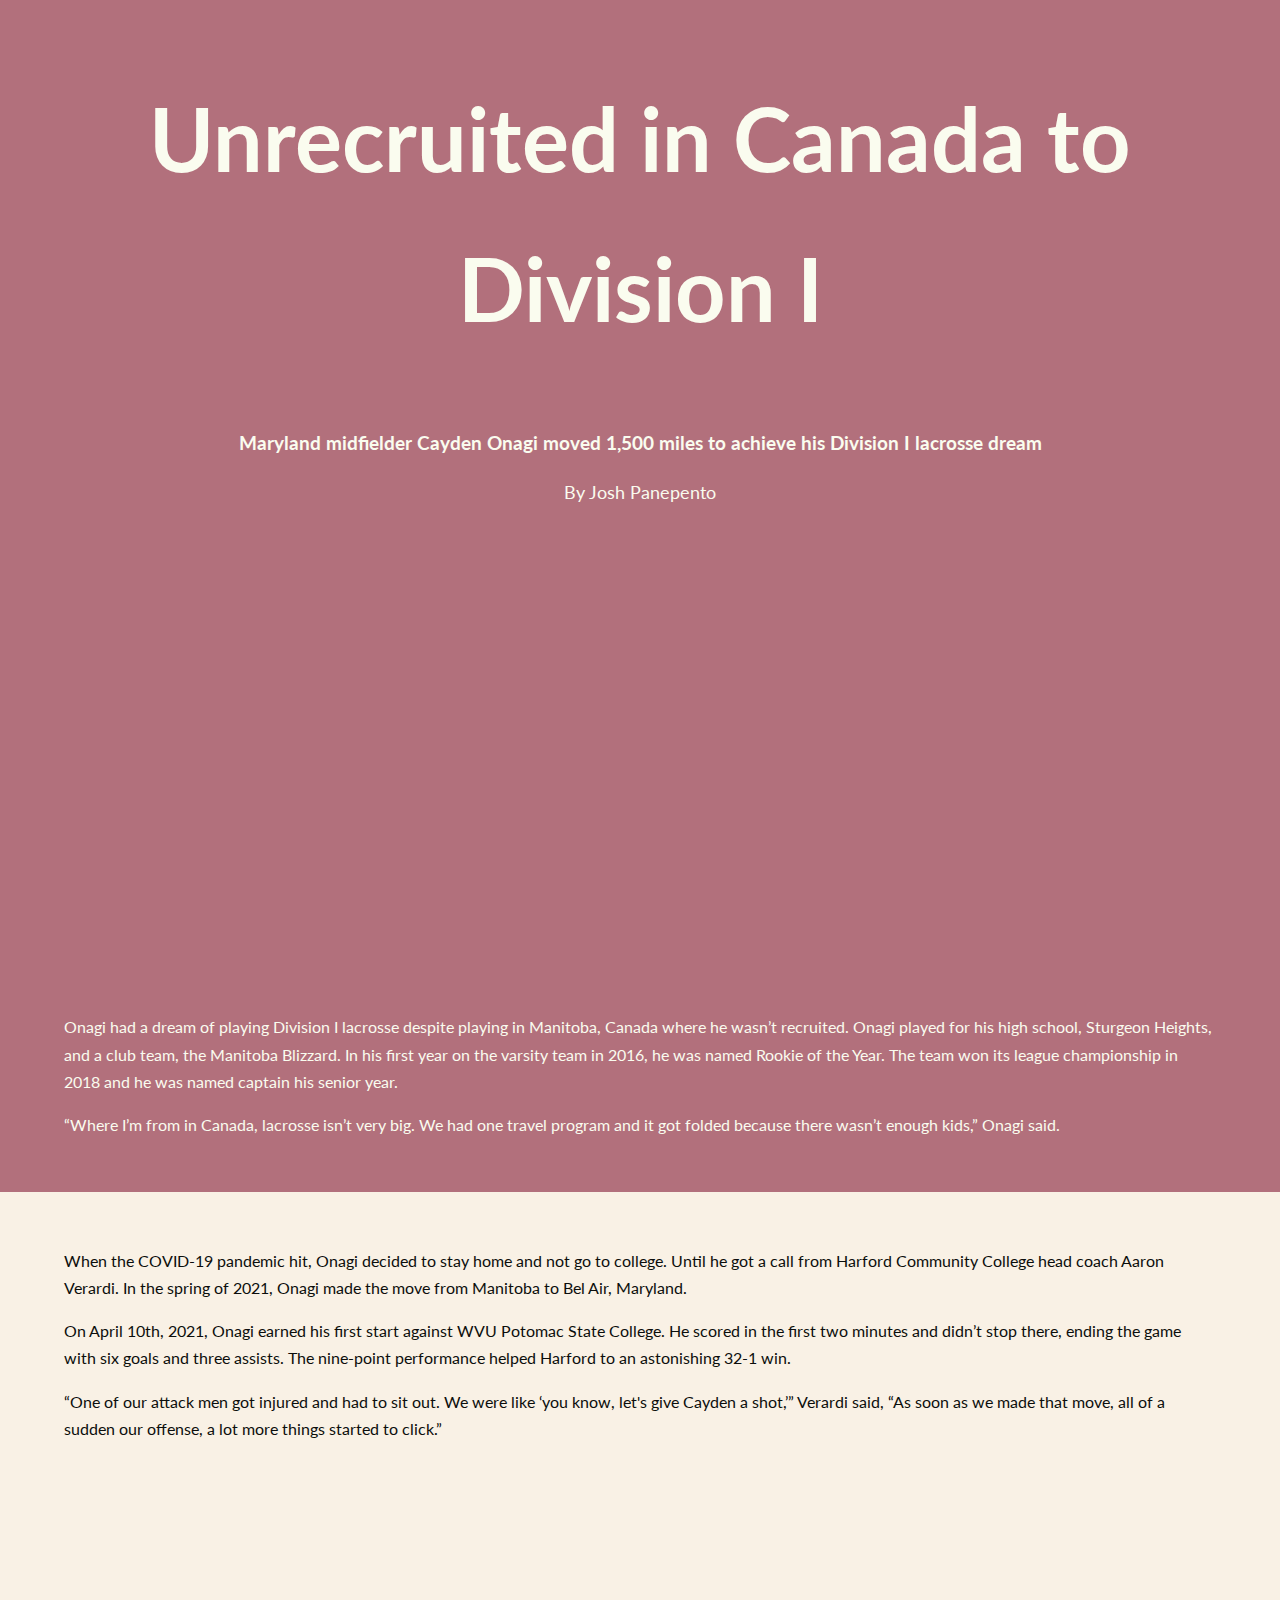
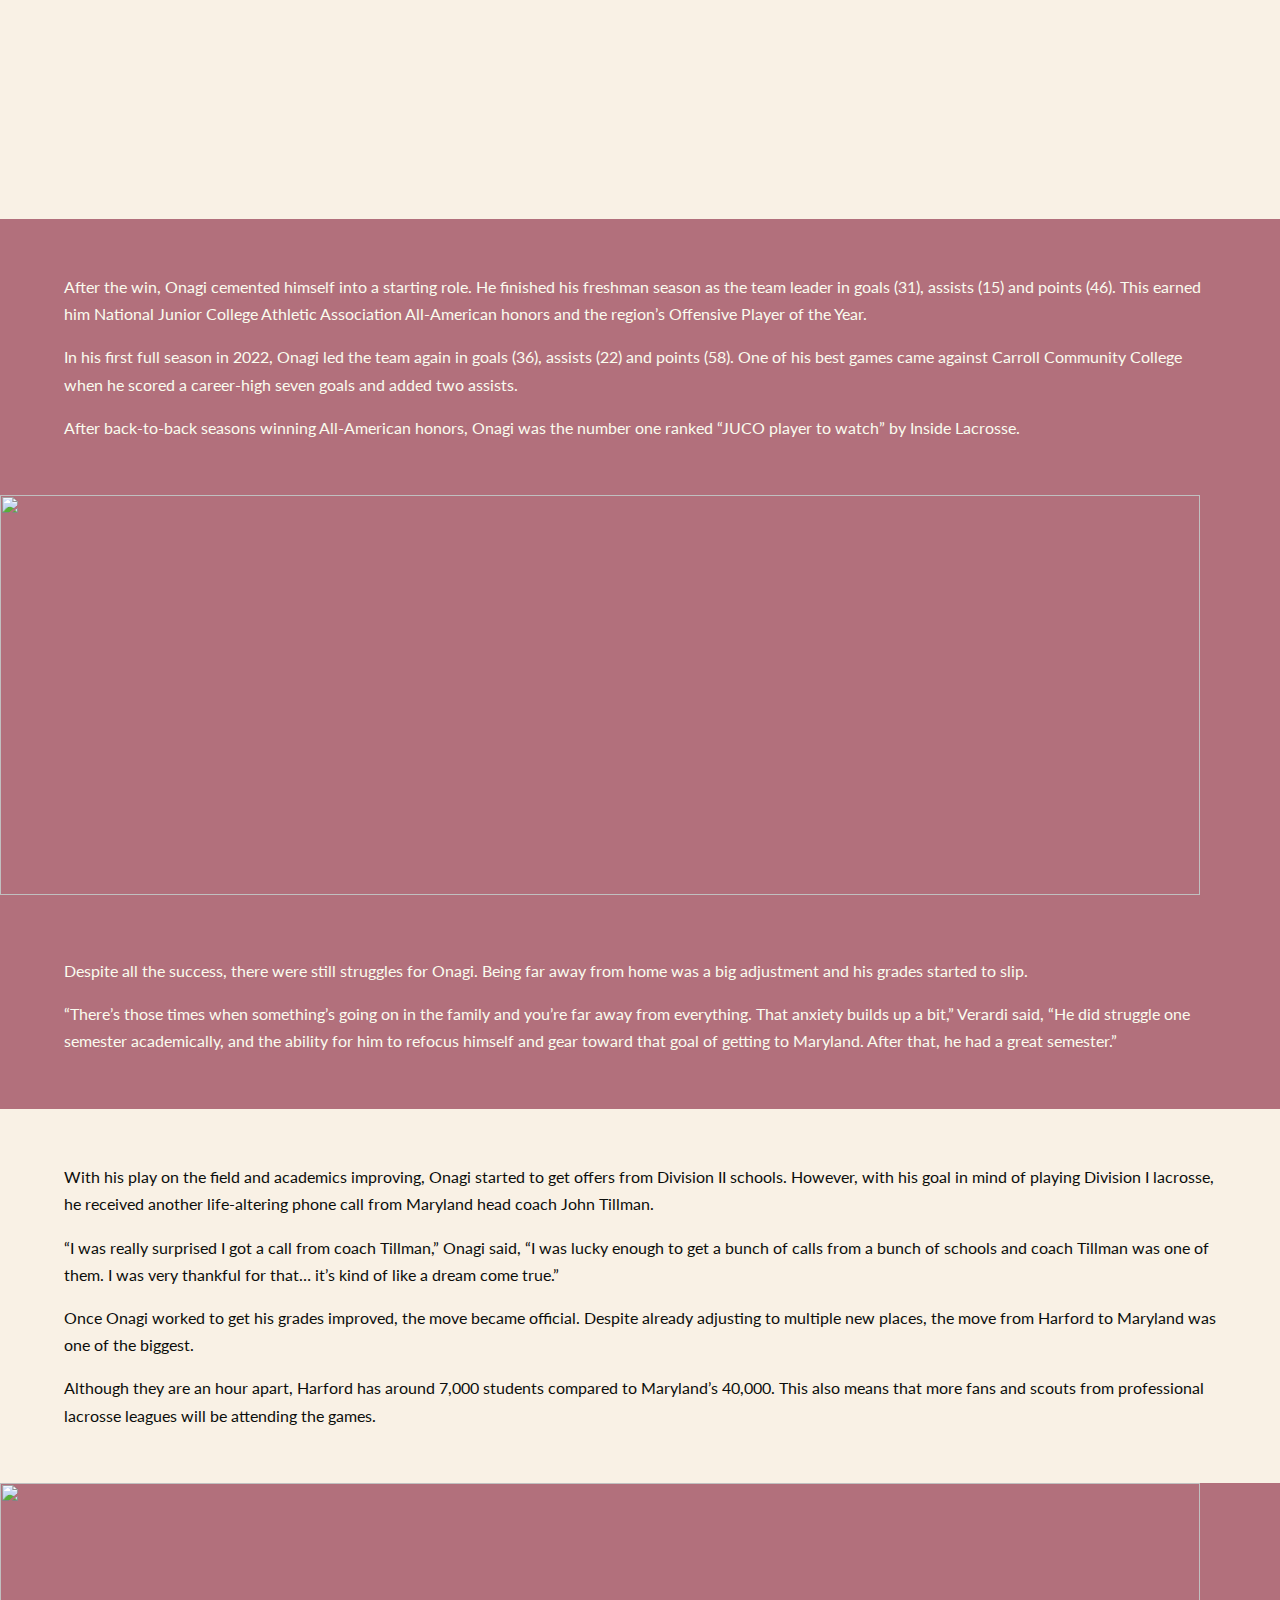
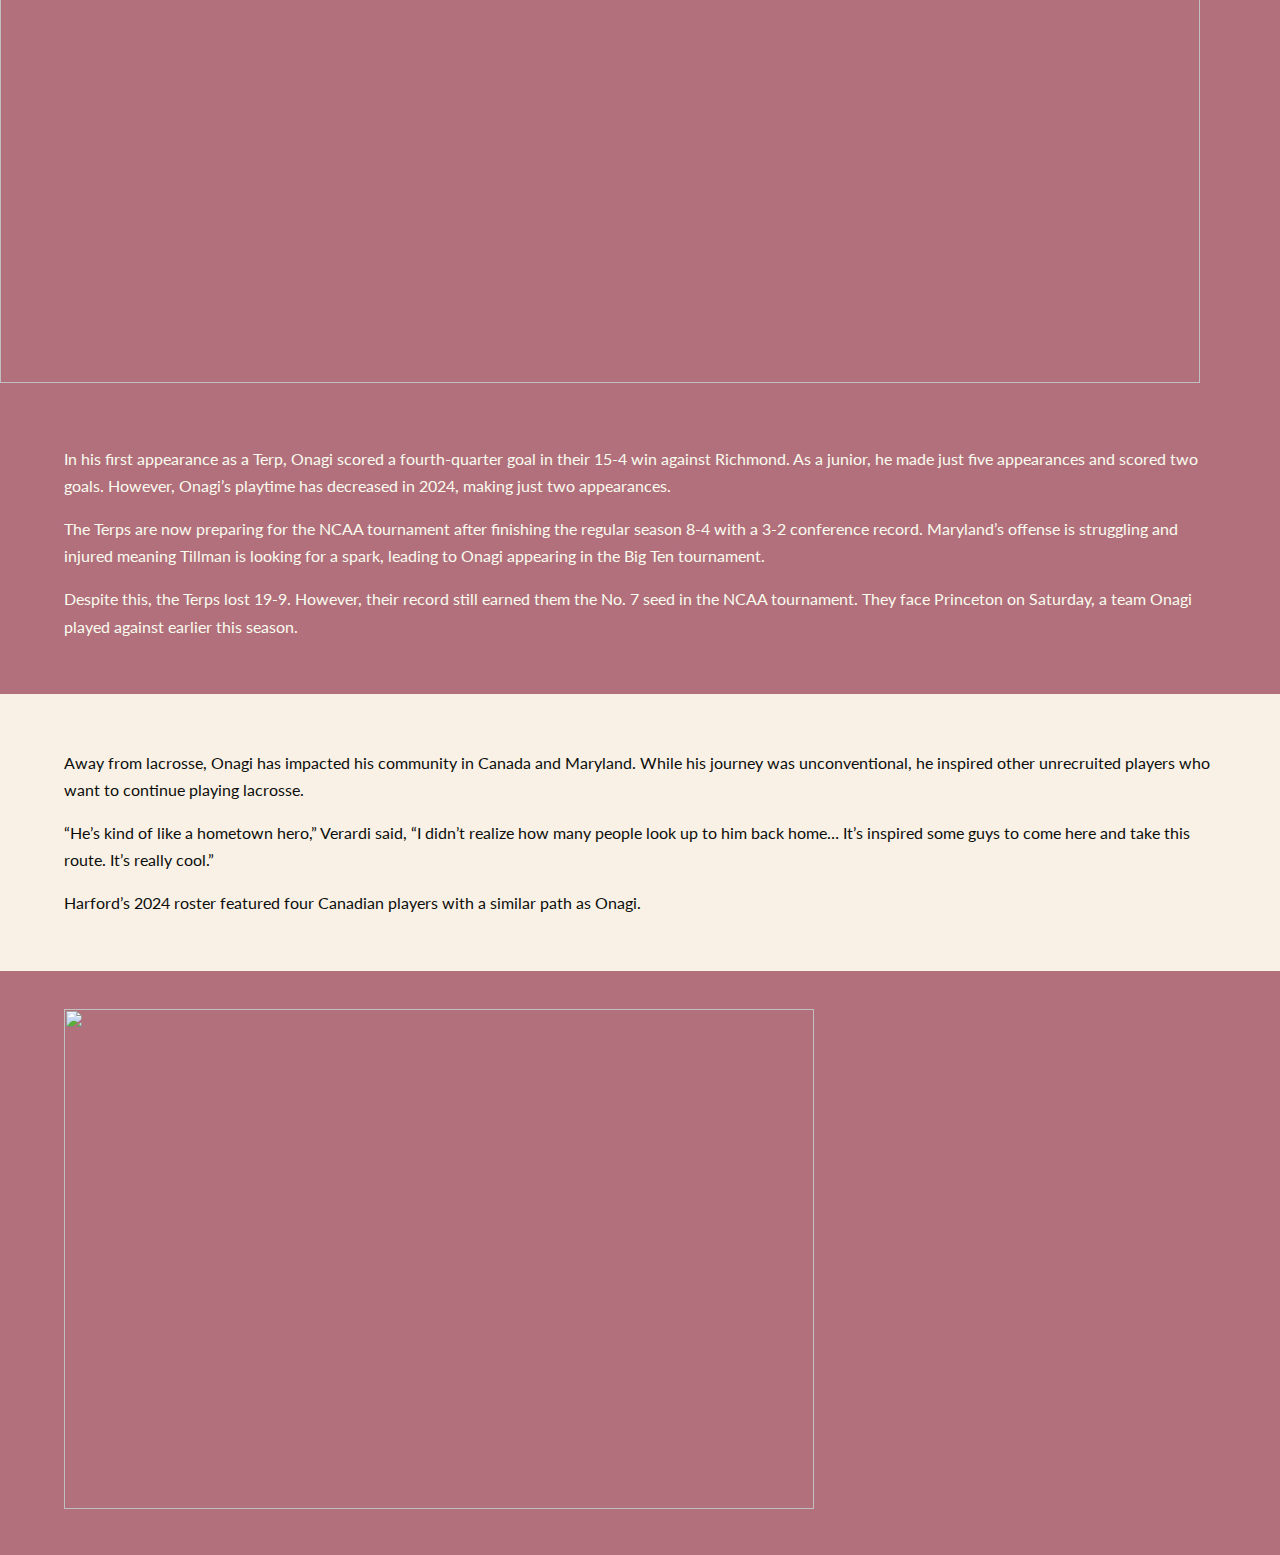
==== projects/final/index.html @ 033c1ea5 "final project" ====
<!DOCTYPE html>
<html lang="en">

<head>
    <meta charset="UTF-8">
    <meta name="viewport" content="width=device-width, initial-scale=1.0">
    <title>Josh Panepento Portfolio</title>
    <script src="https://cdn.jsdelivr.net/npm/bootstrap@5.3.3/dist/js/bootstrap.bundle.min.js"></script>
    <link rel="stylesheet" href="style.css">
    <link rel="preconnect" href="https://fonts.googleapis.com">
<link rel="preconnect" href="https://fonts.gstatic.com" crossorigin>
<link href="https://fonts.googleapis.com/css2?family=Lato:ital,wght@0,100;0,300;0,400;0,700;0,900;1,100;1,300;1,400;1,700;1,900&display=swap" rel="stylesheet">
</head>

<article>
    <header>
        <h1>Unrecruited in Canada to Division I</h1>
        <h2>Maryland midfielder Cayden Onagi moved 1,500 miles to achieve his Division I lacrosse dream</h2>
        <p>By Josh Panepento</p>
    </header>
</article>

<main>
    <div class="container1">
        <p>Onagi had a dream of playing Division I lacrosse despite playing in Manitoba, Canada where he wasn’t recruited. Onagi played for his high school, Sturgeon Heights, and a club team, the Manitoba Blizzard. In his first year on the varsity team in 2016, he was named Rookie of the Year. The team won its league championship in 2018 and he was named captain his senior year.</p>
        <p>“Where I’m from in Canada, lacrosse isn’t very big. We had one travel program and it got folded because there wasn’t enough kids,” Onagi said.</p>
    </div>
    
    <div class="container2">
        <p>When the COVID-19 pandemic hit, Onagi decided to stay home and not go to college. Until he got a call from Harford Community College head coach Aaron Verardi. In the spring of 2021, Onagi made the move from Manitoba to Bel Air, Maryland.</p>
        <p>On April 10th, 2021, Onagi earned his first start against WVU Potomac State College. He scored in the first two minutes and didn’t stop there, ending the game with six goals and three assists. The nine-point performance helped Harford to an astonishing 32-1 win.
        </p>
        <p>“One of our attack men got injured and had to sit out. We were like ‘you know, let's give Cayden a shot,’” Verardi said, “As soon as we made that move, all of a sudden our offense, a lot more things started to click.”</p>
        <iframe width="560" height="315" src="https://www.youtube.com/embed/EF5EZwGHqCw?si=tAF-cBnG64K6zxNz" title="YouTube video player" frameborder="0" allow="accelerometer; autoplay; clipboard-write; encrypted-media; gyroscope; picture-in-picture; web-share" referrerpolicy="strict-origin-when-cross-origin" allowfullscreen></iframe>
    </div>

    <div class="container1">
        <p>After the win, Onagi cemented himself into a starting role. He finished his freshman season as the team leader in goals (31), assists (15) and points (46). This earned him National Junior College Athletic Association All-American honors and the region’s Offensive Player of the Year.</p>
        <p>In his first full season in 2022, Onagi led the team again in goals (36), assists (22) and points (58). One of his best games came against Carroll Community College when he scored a career-high seven goals and added two assists.</p>
        <p>After back-to-back seasons winning All-American honors, Onagi was the number one ranked “JUCO player to watch” by Inside Lacrosse.</p>
    </div>

    <div class="container4">
        <img src="/Users/joshpanepento/Documents/github-2024/GitHub/josh-panepento.github.io/projects/final/Stats1.png" width="1200px" height="400px">
    </div>

    <div class="container1">
        <p>Despite all the success, there were still struggles for Onagi. Being far away from home was a big adjustment and his grades started to slip.</p>
        <p>“There’s those times when something’s going on in the family and you’re far away from everything. That anxiety builds up a bit,” Verardi said, “He did struggle one semester academically, and the ability for him to refocus himself and gear toward that goal of getting to Maryland. After that, he had a great semester.”</p>
        <p></p>
    </div>

    <div class="container2">
        <p>With his play on the field and academics improving, Onagi started to get offers from Division II schools. However, with his goal in mind of playing Division I lacrosse, he received another life-altering phone call from Maryland head coach John Tillman.</p>
        <p>“I was really surprised I got a call from coach Tillman,” Onagi said, “I was lucky enough to get a bunch of calls from a bunch of schools and coach Tillman was one of them. I was very thankful for that… it’s kind of like a dream come true.”</p>
        <p>Once Onagi worked to get his grades improved, the move became official. Despite already adjusting to multiple new places, the move from Harford to Maryland was one of the biggest.</p>
        <p>Although they are an hour apart, Harford has around 7,000 students compared to Maryland’s 40,000. This also means that more fans and scouts from professional lacrosse leagues will be attending the games.</p>
    </div>

    <div class="container4">
        <img src="/Users/joshpanepento/Documents/github-2024/GitHub/josh-panepento.github.io/projects/final/graphic1.png" width="1200px" height="500px">
    </div>

    <div class="container1">
        <p>In his first appearance as a Terp, Onagi scored a fourth-quarter goal in their 15-4 win against Richmond. As a junior, he made just five appearances and scored two goals. However, Onagi’s playtime has decreased in 2024, making just two appearances.</p>
        <p>The Terps are now preparing for the NCAA tournament after finishing the regular season 8-4 with a 3-2 conference record. Maryland’s offense is struggling and injured meaning Tillman is looking for a spark, leading to Onagi appearing in the Big Ten tournament.</p>
        <p>Despite this, the Terps lost 19-9. However, their record still earned them the No. 7 seed in the NCAA tournament. They face Princeton on Saturday, a team Onagi played against earlier this season.</p>
    </div>

    <div class="container2">
        <p>Away from lacrosse, Onagi has impacted his community in Canada and Maryland. While his journey was unconventional, he inspired other unrecruited players who want to continue playing lacrosse.</p>
        <p>“He’s kind of like a hometown hero,” Verardi said, “I didn’t realize how many people look up to him back home… It’s inspired some guys to come here and take this route. It’s really cool.”</p>
        <p>Harford’s 2024 roster featured four Canadian players with a similar path as Onagi.</p>
    </div>

    <div class="container1">
        <img src="/Users/joshpanepento/Documents/github-2024/GitHub/josh-panepento.github.io/projects/final/chart.png" width="750px" height="500px">
    </div>
</main>
---- projects/final/style.css ----
header {
    height: 100vh;
    background-image: url('/Users/joshpanepento/Documents/github-2024/GitHub/josh-panepento.github.io/projects/final/MDlacrosse.jpg');
    background-repeat: no-repeat;
    background-size: 100%;
    text-align: center;
    font-size: 1.1em;
    color: #FAFCEF;
    font-family: "Lato", sans-serif;
    text-align: center;
    background-position: center center;
    background-attachment: fixed;
    margin-top: 0;
    margin-left: 0;
    top: 0;
    left: 0;
    background-repeat: no-repeat;
    background-blend-mode: normal;
}

h1 {
    font-size: 5em;
    color: #FAFCEF;
    font-family: "Lato", sans-serif;
    text-align: center;
    padding: 5px;
}

h2 {
    font-size: 1.1em;
    color: #FAFCEF;
    font-family: "Lato", sans-serif;
    text-align: center;
}

body {
    font-family: "Lato", sans-serif;
    font-size: 16px;
    line-height: 1.7;
    background-color: #b2707c;
}

.container1 {
    color: #FAFCEF;
    padding: 3% 5%;
    font-family: "Lato";
    font-size: 16px;
    line-height: 1.7;
    justify-content: center;
    align-content: center;
}

.container2 {
    color: #0C0E0C;
    background-color: #F9F1E5;
    padding: 3% 5%;
    font-family: "Lato";
    font-size: 16px;
    line-height: 1.7;
}

.container4 {
    max-width: 100%;
    max-height: 100%;
    overflow: hidden;
    width: auto;
    height: auto;
    object-fit:scale-down;
}

html, body {
    margin: 0;
    padding: 0;
    height: 100%;
}

.cover {
    object-fit: cover;
    width: 100%;
    height: 100%;
  }
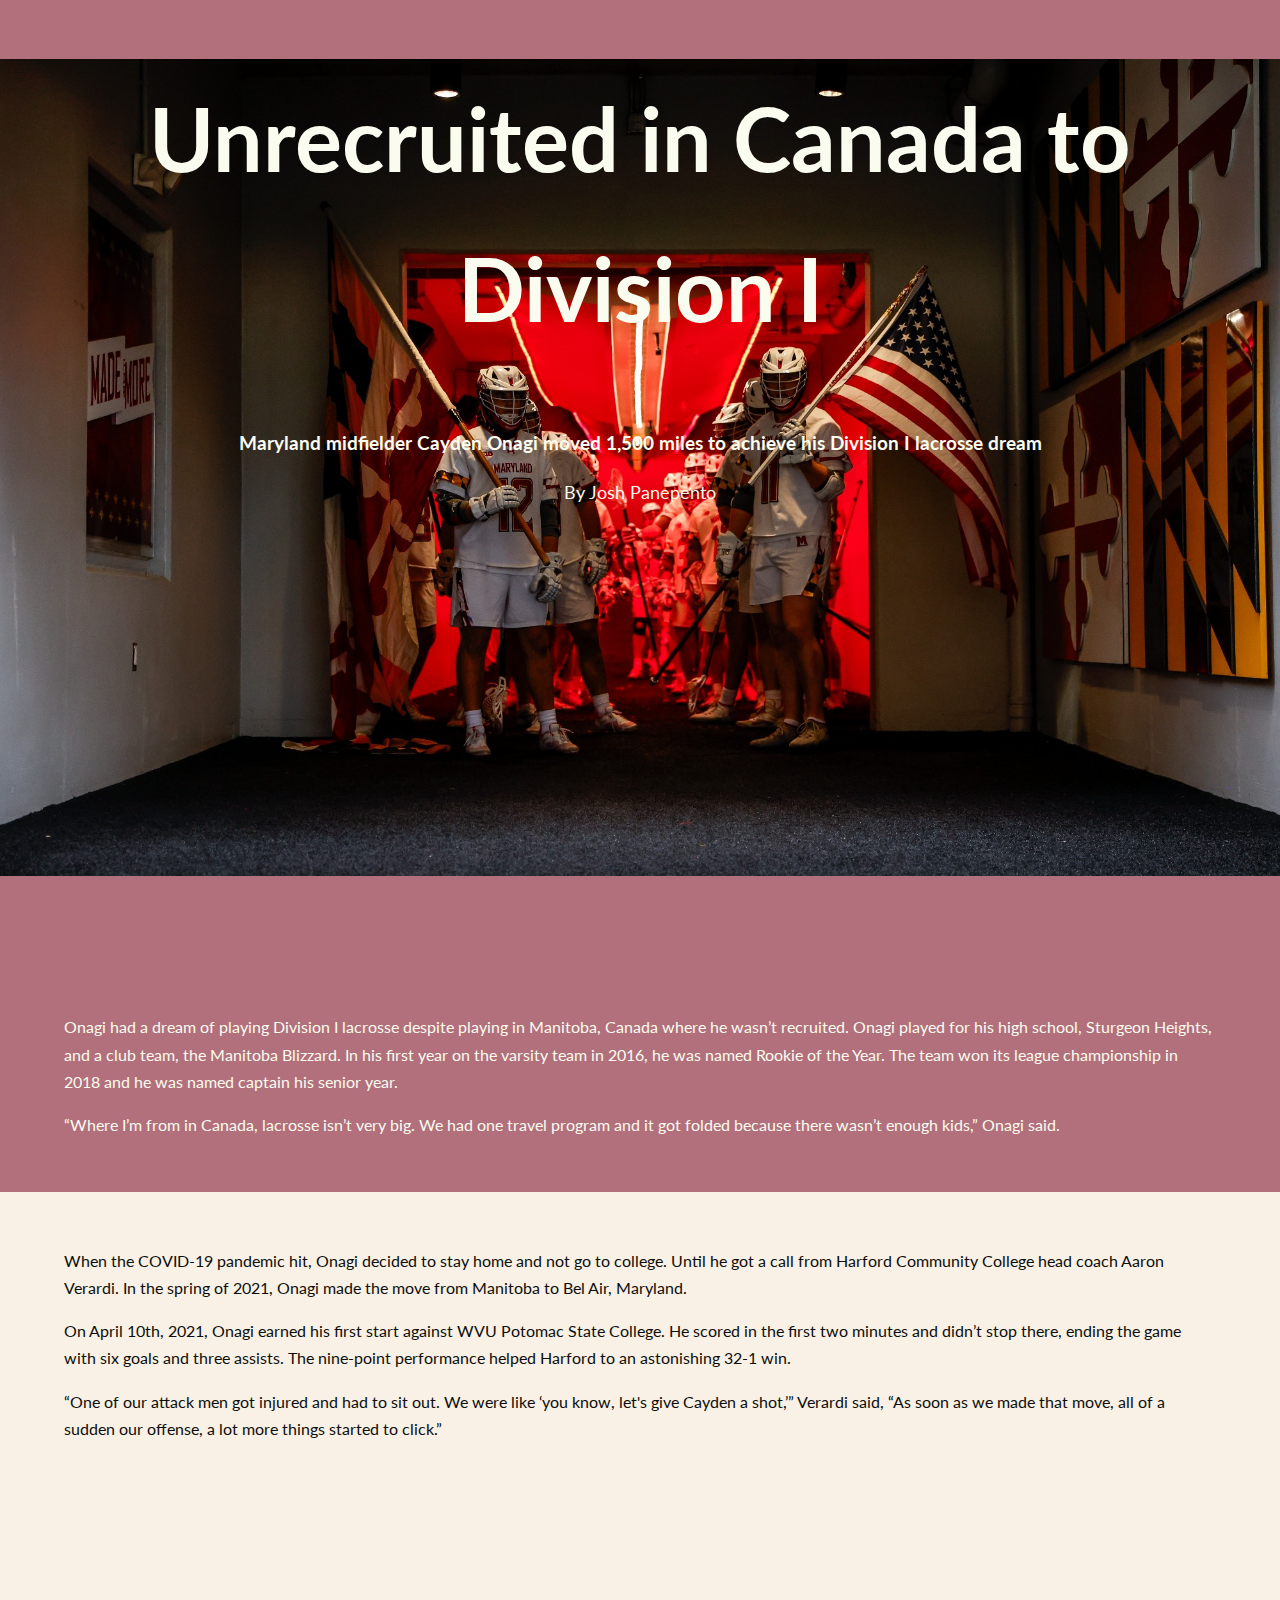
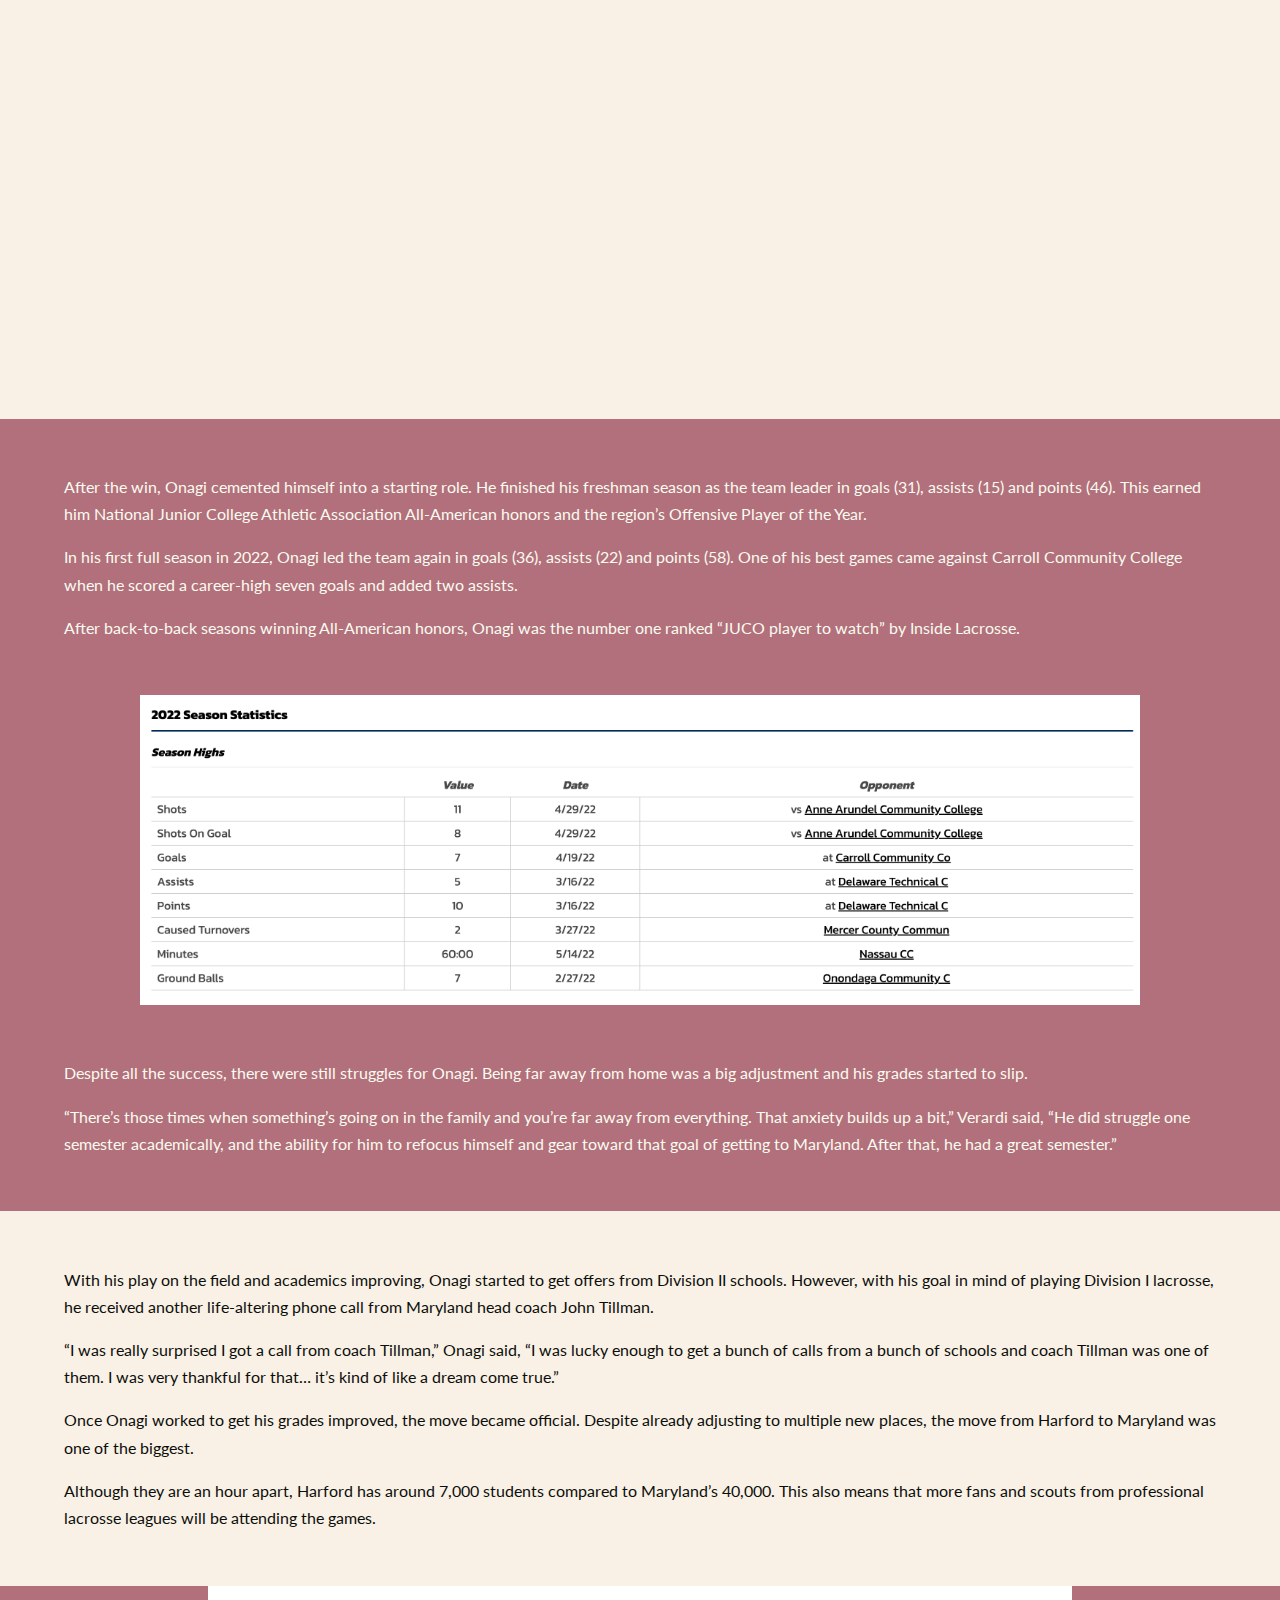
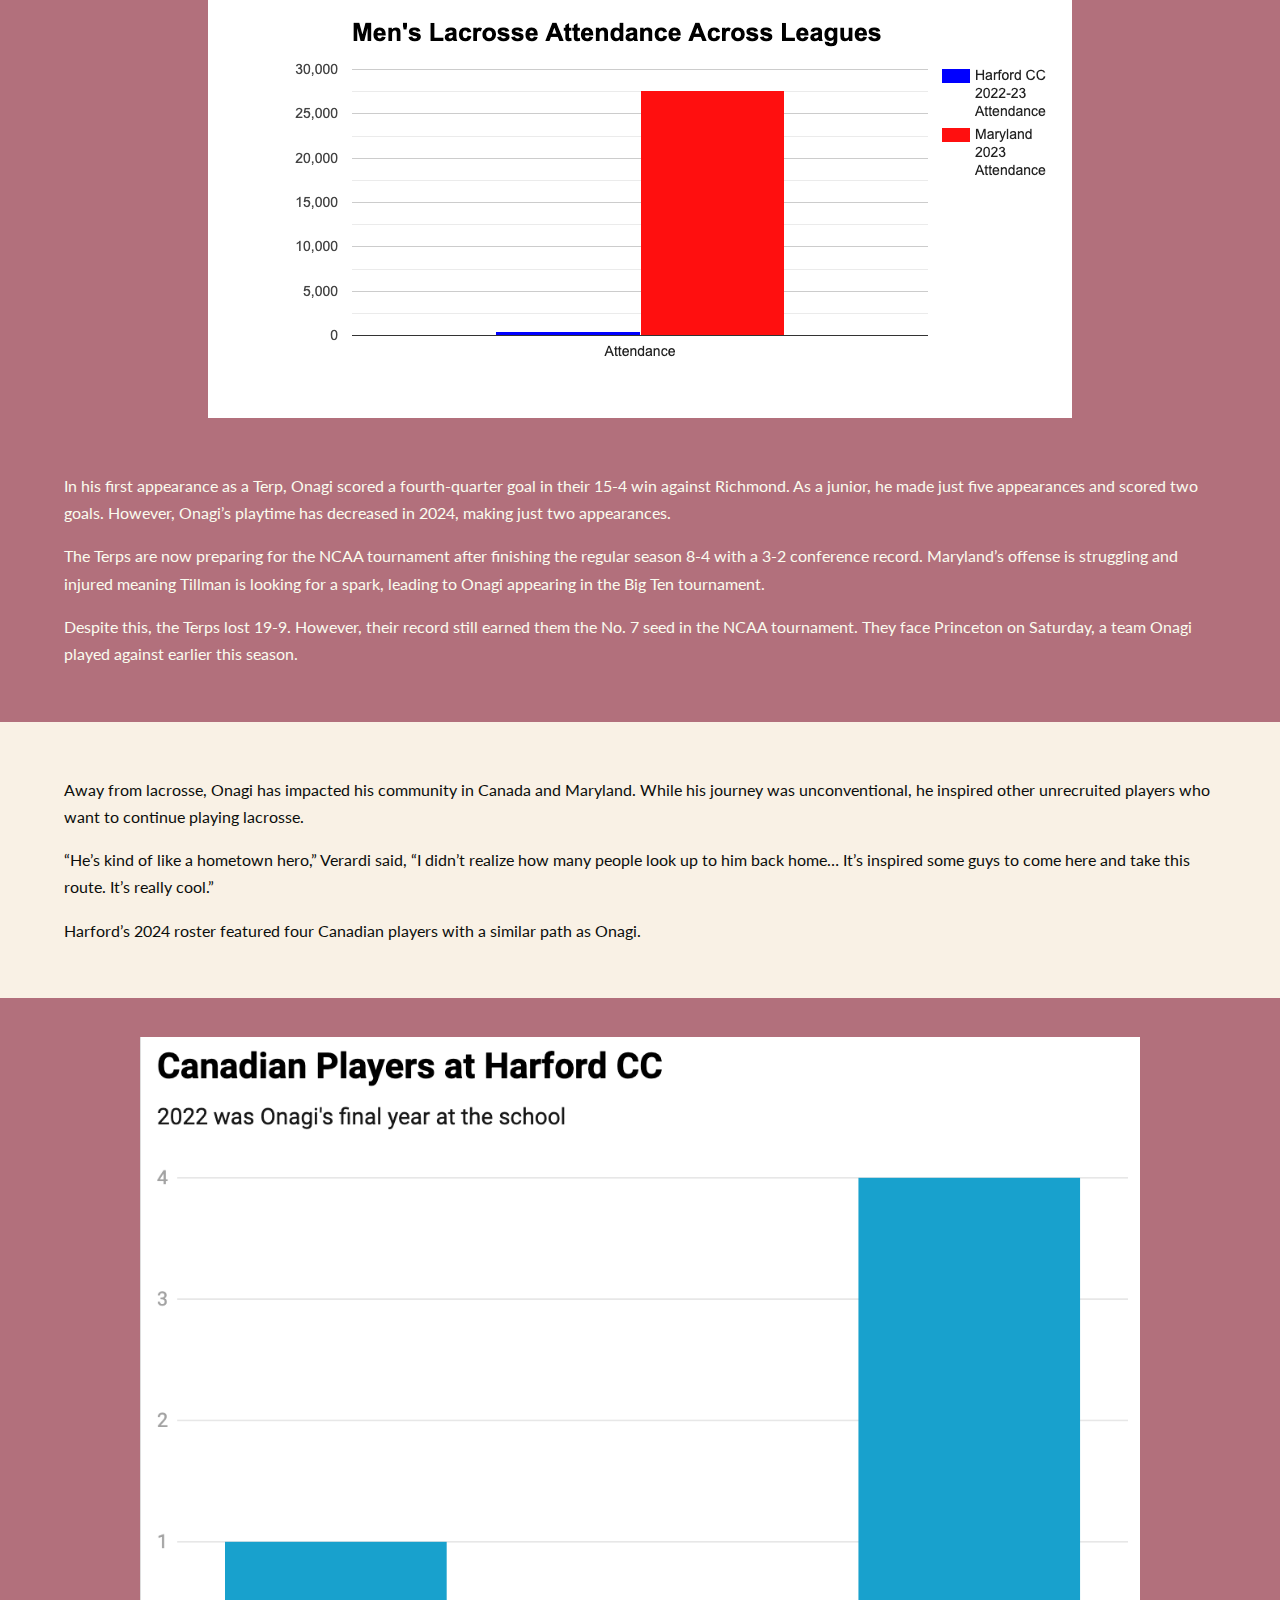
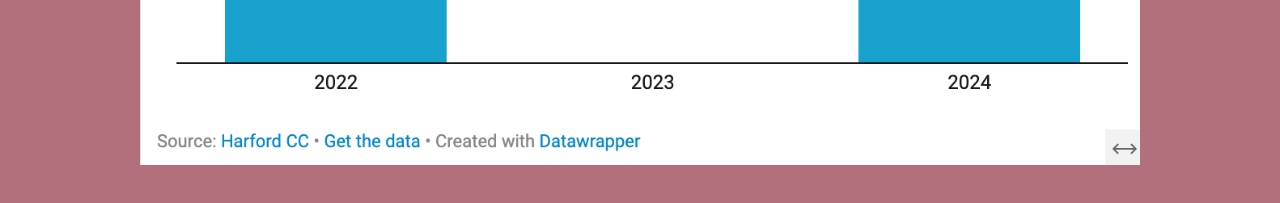
==== commit 38dd2b61: "final update" ====
--- a/projects/final/index.html
+++ b/projects/final/index.html
@@ -6,19 +6,18 @@
     <meta name="viewport" content="width=device-width, initial-scale=1.0">
     <title>Josh Panepento Portfolio</title>
     <script src="https://cdn.jsdelivr.net/npm/bootstrap@5.3.3/dist/js/bootstrap.bundle.min.js"></script>
-    <link rel="stylesheet" href="style.css">
+    <link rel="stylesheet" href="css/style.css">
     <link rel="preconnect" href="https://fonts.googleapis.com">
 <link rel="preconnect" href="https://fonts.gstatic.com" crossorigin>
 <link href="https://fonts.googleapis.com/css2?family=Lato:ital,wght@0,100;0,300;0,400;0,700;0,900;1,100;1,300;1,400;1,700;1,900&display=swap" rel="stylesheet">
 </head>
 
-<article>
+<body>
     <header>
         <h1>Unrecruited in Canada to Division I</h1>
         <h2>Maryland midfielder Cayden Onagi moved 1,500 miles to achieve his Division I lacrosse dream</h2>
         <p>By Josh Panepento</p>
     </header>
-</article>
 
 <main>
     <div class="container1">
@@ -31,7 +30,7 @@
         <p>On April 10th, 2021, Onagi earned his first start against WVU Potomac State College. He scored in the first two minutes and didn’t stop there, ending the game with six goals and three assists. The nine-point performance helped Harford to an astonishing 32-1 win.
         </p>
         <p>“One of our attack men got injured and had to sit out. We were like ‘you know, let's give Cayden a shot,’” Verardi said, “As soon as we made that move, all of a sudden our offense, a lot more things started to click.”</p>
-        <iframe width="560" height="315" src="https://www.youtube.com/embed/EF5EZwGHqCw?si=tAF-cBnG64K6zxNz" title="YouTube video player" frameborder="0" allow="accelerometer; autoplay; clipboard-write; encrypted-media; gyroscope; picture-in-picture; web-share" referrerpolicy="strict-origin-when-cross-origin" allowfullscreen></iframe>
+        <iframe width="100%" height="515" src="https://www.youtube.com/embed/EF5EZwGHqCw?si=tAF-cBnG64K6zxNz" title="YouTube video player" frameborder="0" allow="accelerometer; autoplay; clipboard-write; encrypted-media; gyroscope; picture-in-picture; web-share" referrerpolicy="strict-origin-when-cross-origin" allowfullscreen></iframe>
     </div>
 
     <div class="container1">
@@ -41,7 +40,7 @@
     </div>
 
     <div class="container4">
-        <img src="/Users/joshpanepento/Documents/github-2024/GitHub/josh-panepento.github.io/projects/final/Stats1.png" width="1200px" height="400px">
+        <img src="images/Stats1.png" class="img-fluid">
     </div>
 
     <div class="container1">
@@ -58,7 +57,7 @@
     </div>
 
     <div class="container4">
-        <img src="/Users/joshpanepento/Documents/github-2024/GitHub/josh-panepento.github.io/projects/final/graphic1.png" width="1200px" height="500px">
+        <img src="images/attendancechart.png" class="img-fluid">
     </div>
 
     <div class="container1">
@@ -74,6 +73,8 @@
     </div>
 
     <div class="container1">
-        <img src="/Users/joshpanepento/Documents/github-2024/GitHub/josh-panepento.github.io/projects/final/chart.png" width="750px" height="500px">
+        <img src="images/chart.png" class="img-fluid">
     </div>
-</main>+</main>
+</body>
+</html>--- a/projects/final/css/style.css
+++ b/projects/final/css/style.css
@@ -0,0 +1,82 @@
+body {
+    font-family: "Lato", sans-serif;
+    font-size: 16px;
+    line-height: 1.7;
+    background-color: #b2707c;
+}
+
+header {
+    height: 100vh;
+    background-image: url('../images/MDlacrosse.jpg');
+    background-repeat: no-repeat;
+    background-size: 100%;
+    text-align: center;
+    font-size: 1.1em;
+    color: #FAFCEF;
+    text-align: center;
+    background-position: center center;
+    background-attachment: fixed;
+    margin-top: 0;
+    margin-left: 0;
+    top: 0;
+    left: 0;
+    background-repeat: no-repeat;
+    background-blend-mode: normal;
+}
+
+h1 {
+    font-size: 5em;
+    color: #FAFCEF;
+    text-align: center;
+    padding: 5px;
+}
+
+h2 {
+    font-size: 1.1em;
+    color: #FAFCEF;
+    text-align: center;
+}
+
+img {
+    max-width: 1000px;
+    display: block;
+    margin: 0 auto;
+}
+
+.container1 {
+    color: #FAFCEF;
+    padding: 3% 5%;
+    font-size: 16px;
+    line-height: 1.7;
+    justify-content: center;
+    align-content: center;
+}
+
+.container2 {
+    color: #0C0E0C;
+    background-color: #F9F1E5;
+    padding: 3% 5%;
+    font-size: 16px;
+    line-height: 1.7;
+}
+
+.container4 {
+    max-width: 100%;
+    max-height: 100%;
+    overflow: hidden;
+    width: auto;
+    height: auto;
+    object-fit:scale-down;
+}
+
+html, body {
+    margin: 0;
+    padding: 0;
+    height: 100%;
+}
+
+.cover {
+    object-fit: cover;
+    width: 100%;
+    height: 100%;
+  }